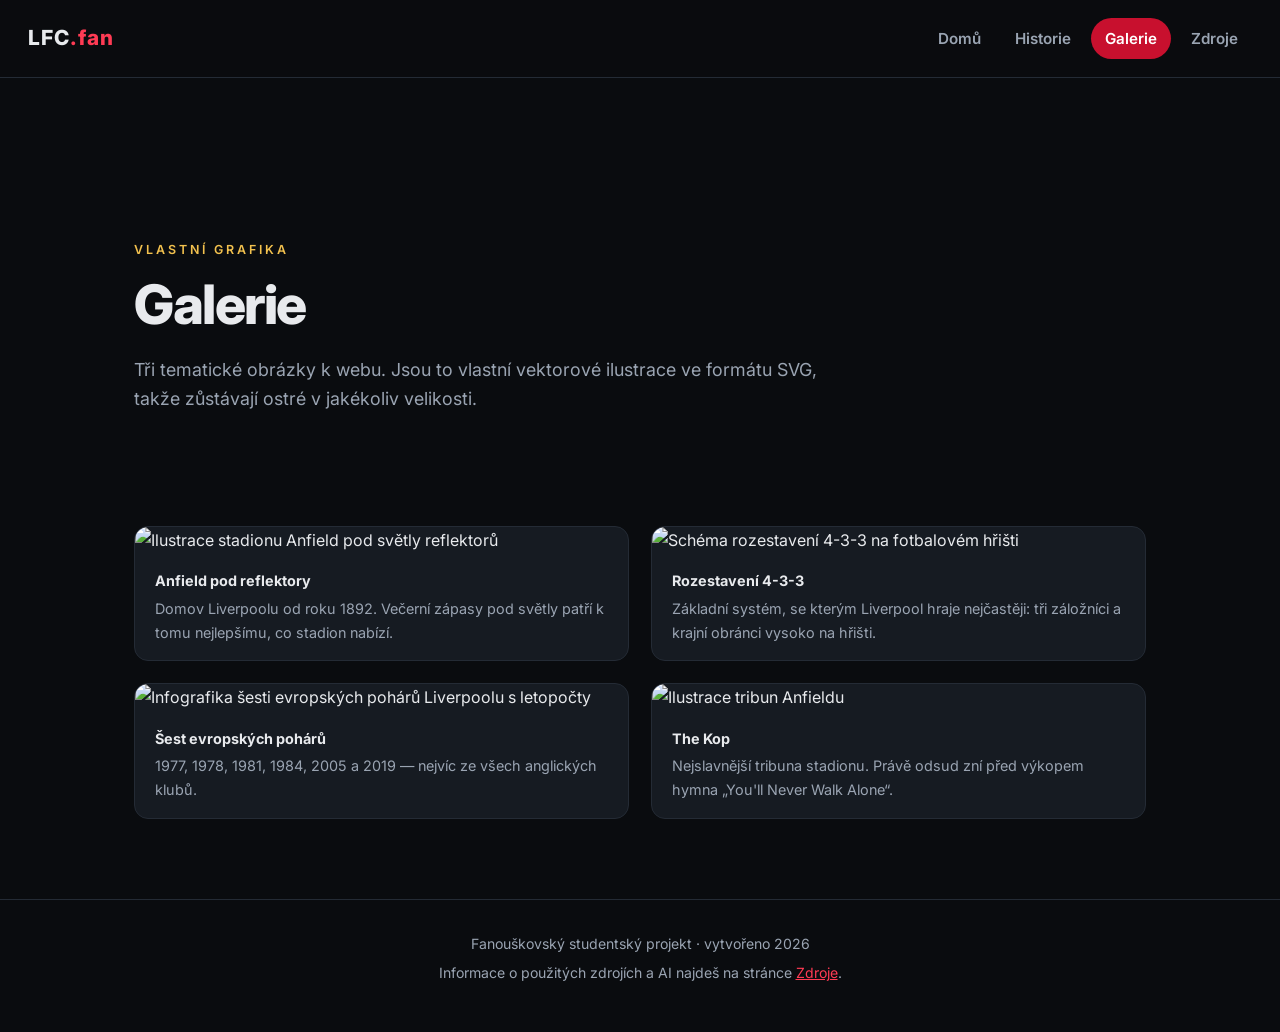
==== galerie.html @ 79483444 "Add galerie.html with gallery content for Liverpool FC This file contains the HTML structure for the" ====
<!DOCTYPE html>
<html lang="cs">
<head>
    <meta charset="UTF-8">
    <meta name="viewport" content="width=device-width, initial-scale=1.0">
    <title>Galerie | Liverpool FC</title>
    <link rel="preconnect" href="https://fonts.googleapis.com">
    <link rel="preconnect" href="https://fonts.gstatic.com" crossorigin>
    <link href="https://fonts.googleapis.com/css2?family=Inter:wght@400;600;800&display=swap" rel="stylesheet">
    <link rel="stylesheet" href="style.css">
</head>
<body>

    <header class="site-header">
        <a class="logo" href="index.html">LFC<span>.fan</span></a>
        <nav>
            <a href="index.html">Domů</a>
            <a href="historie.html">Historie</a>
            <a class="active" href="galerie.html">Galerie</a>
            <a href="zdroje.html">Zdroje</a>
        </nav>
    </header>

    <main>

        <section class="hero">
            <p class="kicker">Vlastní grafika</p>
            <h1>Galerie</h1>
            <p class="lead">
                Tři tematické obrázky k webu. Jsou to vlastní vektorové ilustrace
                ve formátu SVG, takže zůstávají ostré v jakékoliv velikosti.
            </p>
        </section>

        <section>
            <div class="gallery">

                <figure>
                    <img src="img/anfield.svg" alt="Ilustrace stadionu Anfield pod světly reflektorů">
                    <figcaption>
                        <strong>Anfield pod reflektory</strong>
                        Domov Liverpoolu od roku 1892. Večerní zápasy pod světly
                        patří k tomu nejlepšímu, co stadion nabízí.
                    </figcaption>
                </figure>

                <figure>
                    <img src="img/sestava.svg" alt="Schéma rozestavení 4-3-3 na fotbalovém hřišti">
                    <figcaption>
                        <strong>Rozestavení 4-3-3</strong>
                        Základní systém, se kterým Liverpool hraje nejčastěji:
                        tři záložníci a krajní obránci vysoko na hřišti.
                    </figcaption>
                </figure>

                <figure>
                    <img src="img/trofeje.svg" alt="Infografika šesti evropských pohárů Liverpoolu s letopočty">
                    <figcaption>
                        <strong>Šest evropských pohárů</strong>
                        1977, 1978, 1981, 1984, 2005 a 2019 — nejvíc ze všech
                        anglických klubů.
                    </figcaption>
                </figure>

                <figure>
                    <img src="img/anfield.svg" alt="Ilustrace tribun Anfieldu">
                    <figcaption>
                        <strong>The Kop</strong>
                        Nejslavnější tribuna stadionu. Právě odsud zní před
                        výkopem hymna „You'll Never Walk Alone“.
                    </figcaption>
                </figure>

            </div>
        </section>

    </main>

    <footer class="site-footer">
        <p>Fanouškovský studentský projekt &middot; vytvořeno 2026</p>
        <p>Informace o použitých zdrojích a AI najdeš na stránce <a href="zdroje.html">Zdroje</a>.</p>
    </footer>

</body>
</html>
---- style.css ----
/* ====== Liverpool FC fan web — hlavní styl ====== */

:root {
    --bg: #0a0c0f;
    --bg-soft: #12161c;
    --card: #161b22;
    --line: #242b35;
    --text: #e8eaed;
    --muted: #9aa4b2;
    --red: #c8102e;
    --red-light: #ff3b54;
    --gold: #f2c14e;
    --radius: 14px;
}

* {
    margin: 0;
    padding: 0;
    box-sizing: border-box;
}

body {
    font-family: "Inter", "Segoe UI", Arial, sans-serif;
    background: var(--bg);
    color: var(--text);
    line-height: 1.65;
}

/* ====== Hlavička a menu ====== */

.site-header {
    display: flex;
    align-items: center;
    justify-content: space-between;
    flex-wrap: wrap;
    gap: 16px;
    padding: 18px 28px;
    background: rgba(10, 12, 15, 0.9);
    border-bottom: 1px solid var(--line);
    position: sticky;
    top: 0;
    z-index: 10;
}

.logo {
    font-weight: 800;
    font-size: 1.3rem;
    letter-spacing: 1px;
    color: var(--text);
    text-decoration: none;
}

.logo span {
    color: var(--red-light);
}

.site-header nav {
    display: flex;
    gap: 6px;
    flex-wrap: wrap;
}

.site-header nav a {
    color: var(--muted);
    text-decoration: none;
    font-weight: 600;
    font-size: 0.95rem;
    padding: 8px 14px;
    border-radius: 999px;
}

.site-header nav a.active {
    color: #fff;
    background: var(--red);
}

/* ====== Obsah ====== */

main {
    max-width: 1060px;
    margin: 0 auto;
    padding: 0 24px 80px;
}

section {
    margin-top: 72px;
}

h1 {
    font-size: 3.4rem;
    font-weight: 800;
    line-height: 1.1;
    letter-spacing: -1.5px;
}

h2 {
    font-size: 1.9rem;
    font-weight: 800;
    letter-spacing: -0.5px;
    margin-bottom: 22px;
}

h2::after {
    content: "";
    display: block;
    width: 54px;
    height: 4px;
    margin-top: 10px;
    border-radius: 4px;
    background: var(--red);
}

h3 {
    font-size: 1.15rem;
    margin-bottom: 10px;
}

p {
    color: var(--muted);
}

a {
    color: var(--red-light);
}

/* ====== Hero ====== */

.hero {
    padding: 90px 0 10px;
    max-width: 720px;
}

.kicker {
    text-transform: uppercase;
    letter-spacing: 3px;
    font-size: 0.78rem;
    font-weight: 600;
    color: var(--gold);
    margin-bottom: 14px;
}

.lead {
    font-size: 1.12rem;
    margin: 20px 0 30px;
}

.btn {
    display: inline-block;
    background: var(--red);
    color: #fff;
    text-decoration: none;
    font-weight: 600;
    padding: 13px 26px;
    border-radius: 999px;
}

.btn-ghost {
    background: transparent;
    border: 1px solid var(--line);
    color: var(--text);
    margin-top: 18px;
}

/* ====== Statistiky ====== */

.stats {
    display: grid;
    grid-template-columns: repeat(4, 1fr);
    gap: 16px;
    margin-top: 56px;
}

.stat {
    background: var(--bg-soft);
    border: 1px solid var(--line);
    border-radius: var(--radius);
    padding: 24px 18px;
    text-align: center;
}

.stat .num {
    display: block;
    font-size: 2.4rem;
    font-weight: 800;
    color: var(--red-light);
    line-height: 1;
}

.stat .label {
    display: block;
    margin-top: 8px;
    font-size: 0.85rem;
    color: var(--muted);
}

/* ====== Karty ====== */

.cards {
    display: grid;
    grid-template-columns: repeat(3, 1fr);
    gap: 20px;
}

.card {
    background: var(--card);
    border: 1px solid var(--line);
    border-top: 3px solid var(--red);
    border-radius: var(--radius);
    padding: 26px 24px;
}

/* ====== Dvousloupcová sekce ====== */

.split {
    display: grid;
    grid-template-columns: 1fr 1fr;
    gap: 40px;
    align-items: center;
}

.split img {
    width: 100%;
    border-radius: var(--radius);
    border: 1px solid var(--line);
}

.split p + p {
    margin-top: 14px;
}

/* ====== Časová osa (historie) ====== */

.timeline {
    border-left: 2px solid var(--line);
    padding-left: 26px;
    margin-left: 8px;
}

.timeline .item {
    position: relative;
    padding-bottom: 32px;
}

.timeline .item::before {
    content: "";
    position: absolute;
    left: -34px;
    top: 7px;
    width: 12px;
    height: 12px;
    border-radius: 50%;
    background: var(--red);
    border: 3px solid var(--bg);
}

.timeline .year {
    font-weight: 800;
    color: var(--gold);
    letter-spacing: 1px;
}

/* ====== Tabulka trofejí ====== */

table {
    width: 100%;
    border-collapse: collapse;
    background: var(--bg-soft);
    border: 1px solid var(--line);
    border-radius: var(--radius);
    overflow: hidden;
}

th, td {
    text-align: left;
    padding: 13px 18px;
    border-bottom: 1px solid var(--line);
    font-size: 0.95rem;
}

th {
    background: #1b212a;
    font-size: 0.8rem;
    text-transform: uppercase;
    letter-spacing: 1.5px;
    color: var(--muted);
}

td:last-child {
    color: var(--gold);
    font-weight: 700;
}

tr:last-child td {
    border-bottom: none;
}

/* ====== Galerie ====== */

.gallery {
    display: grid;
    grid-template-columns: repeat(2, 1fr);
    gap: 22px;
}

figure {
    background: var(--card);
    border: 1px solid var(--line);
    border-radius: var(--radius);
    overflow: hidden;
}

figure img {
    width: 100%;
    display: block;
}

figcaption {
    padding: 16px 20px;
    font-size: 0.9rem;
    color: var(--muted);
}

figcaption strong {
    display: block;
    color: var(--text);
    margin-bottom: 4px;
}

/* ====== Zdroje ====== */

.source-list {
    list-style: none;
}

.source-list li {
    background: var(--bg-soft);
    border: 1px solid var(--line);
    border-radius: var(--radius);
    padding: 16px 20px;
    margin-bottom: 12px;
}

.source-list span {
    display: block;
    font-size: 0.85rem;
    color: var(--muted);
}

.prompt {
    background: #0d1117;
    border: 1px solid var(--line);
    border-left: 3px solid var(--gold);
    border-radius: 8px;
    padding: 14px 18px;
    margin-bottom: 12px;
    font-size: 0.92rem;
    color: var(--text);
    font-style: italic;
}

/* ====== Patička ====== */

.site-footer {
    border-top: 1px solid var(--line);
    padding: 32px 24px 48px;
    text-align: center;
    color: var(--muted);
    font-size: 0.88rem;
}

.site-footer p + p {
    margin-top: 6px;
}
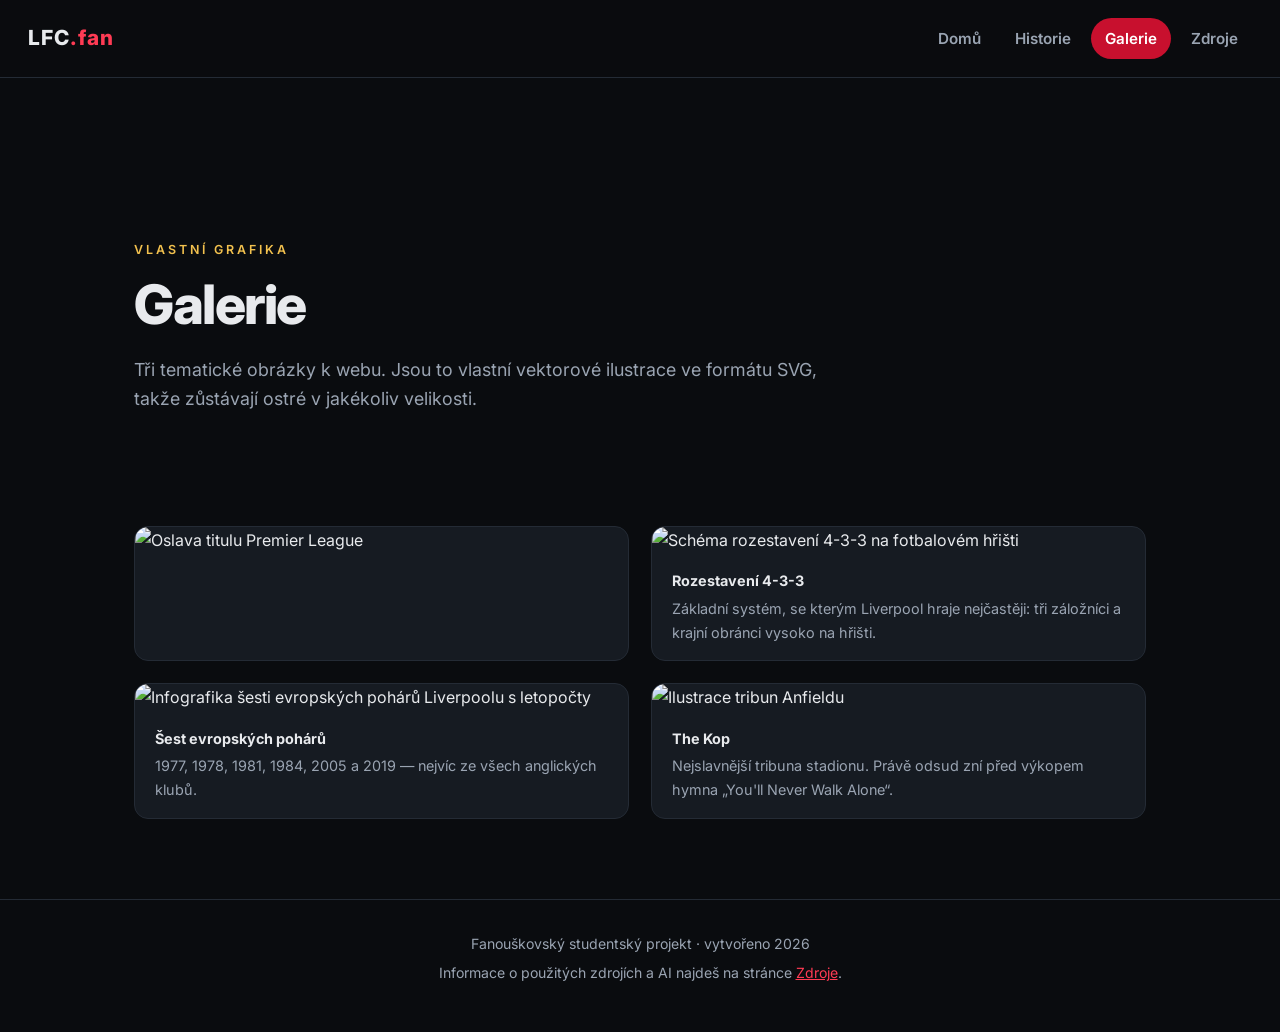
==== commit 60b796bb: "Update galerie.html" ====
--- a/galerie.html
+++ b/galerie.html
@@ -36,11 +36,10 @@
             <div class="gallery">
 
                 <figure>
-                    <img src="img/anfield.svg" alt="Ilustrace stadionu Anfield pod světly reflektorů">
+                    <img src="https://images8.alphacoders.com/139/thumb-1920-1396089.jpg" alt="Oslava titulu Premier League">
                     <figcaption>
-                        <strong>Anfield pod reflektory</strong>
-                        Domov Liverpoolu od roku 1892. Večerní zápasy pod světly
-                        patří k tomu nejlepšímu, co stadion nabízí.
+                        <strong></strong>
+                      
                     </figcaption>
                 </figure>
 
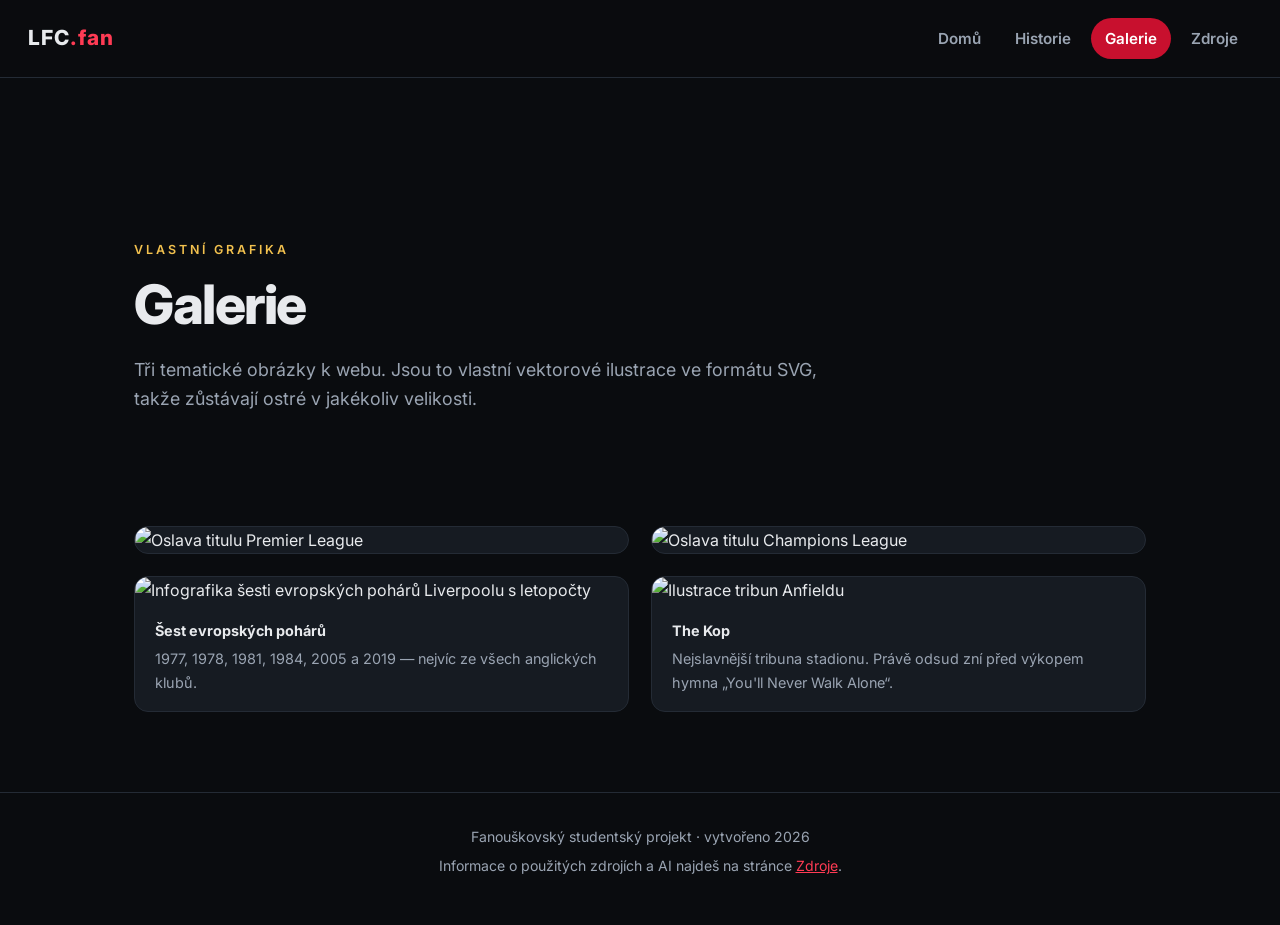
==== commit 3a470872: "Update galerie.html" ====
--- a/galerie.html
+++ b/galerie.html
@@ -37,19 +37,15 @@
 
                 <figure>
                     <img src="https://images8.alphacoders.com/139/thumb-1920-1396089.jpg" alt="Oslava titulu Premier League">
-                    <figcaption>
-                        <strong></strong>
+                
                       
-                    </figcaption>
+                      
+                  
                 </figure>
 
                 <figure>
-                    <img src="img/sestava.svg" alt="Schéma rozestavení 4-3-3 na fotbalovém hřišti">
-                    <figcaption>
-                        <strong>Rozestavení 4-3-3</strong>
-                        Základní systém, se kterým Liverpool hraje nejčastěji:
-                        tři záložníci a krajní obránci vysoko na hřišti.
-                    </figcaption>
+                    <img src="https://wallpaperaccess.com/full/1863863.jpg" alt="Oslava titulu Champions League">
+                
                 </figure>
 
                 <figure>
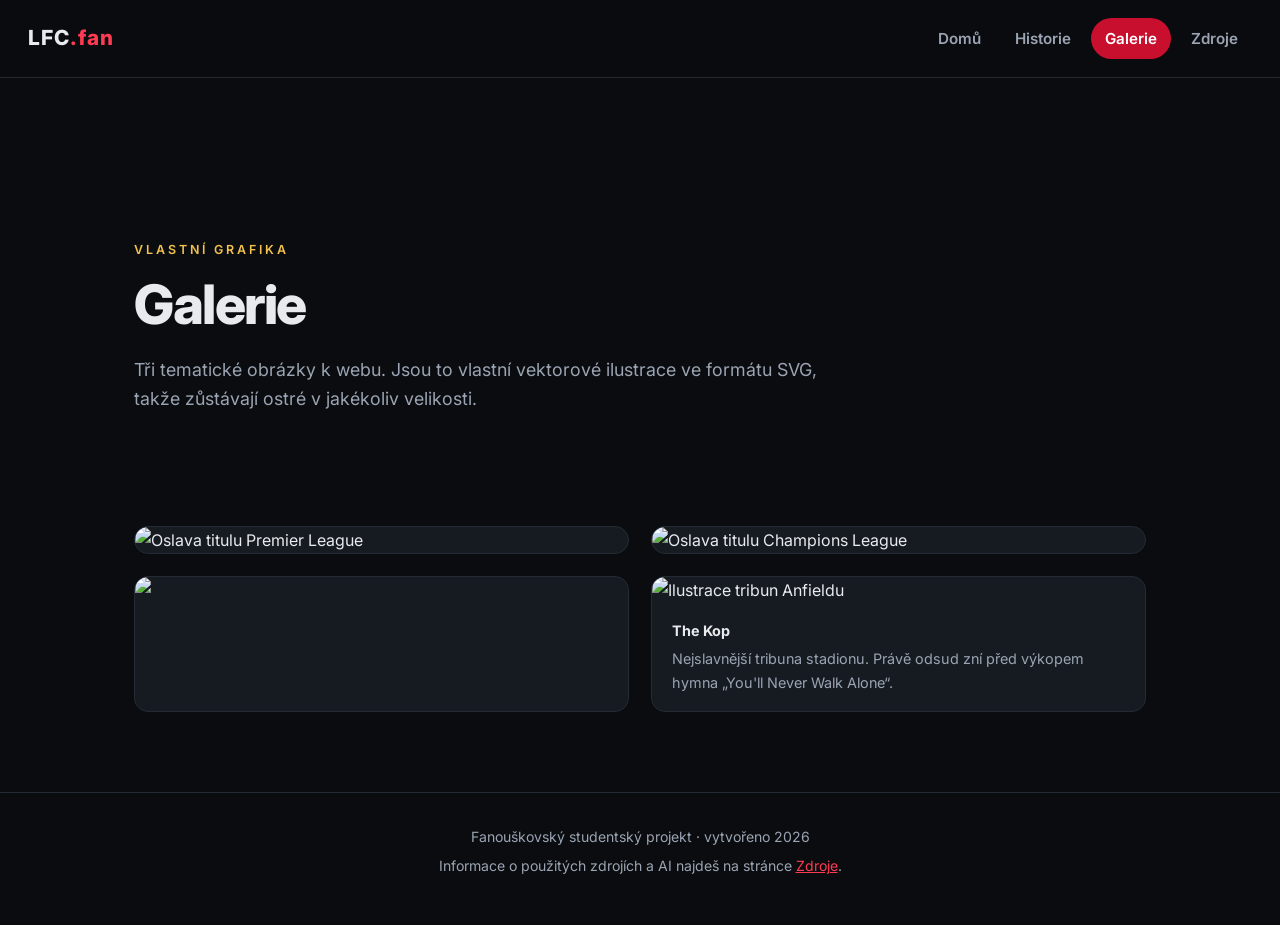
==== commit ebefc325: "Update galerie.html" ====
--- a/galerie.html
+++ b/galerie.html
@@ -49,12 +49,8 @@
                 </figure>
 
                 <figure>
-                    <img src="img/trofeje.svg" alt="Infografika šesti evropských pohárů Liverpoolu s letopočty">
-                    <figcaption>
-                        <strong>Šest evropských pohárů</strong>
-                        1977, 1978, 1981, 1984, 2005 a 2019 — nejvíc ze všech
-                        anglických klubů.
-                    </figcaption>
+                    <img src="https://tse2.mm.bing.net/th/id/OIP.vIeqQS0NQJiYSAKebpjM-QAAAA?r=0&rs=1&pid=ImgDetMain&o=7&rm=3"The Kop">
+                
                 </figure>
 
                 <figure>
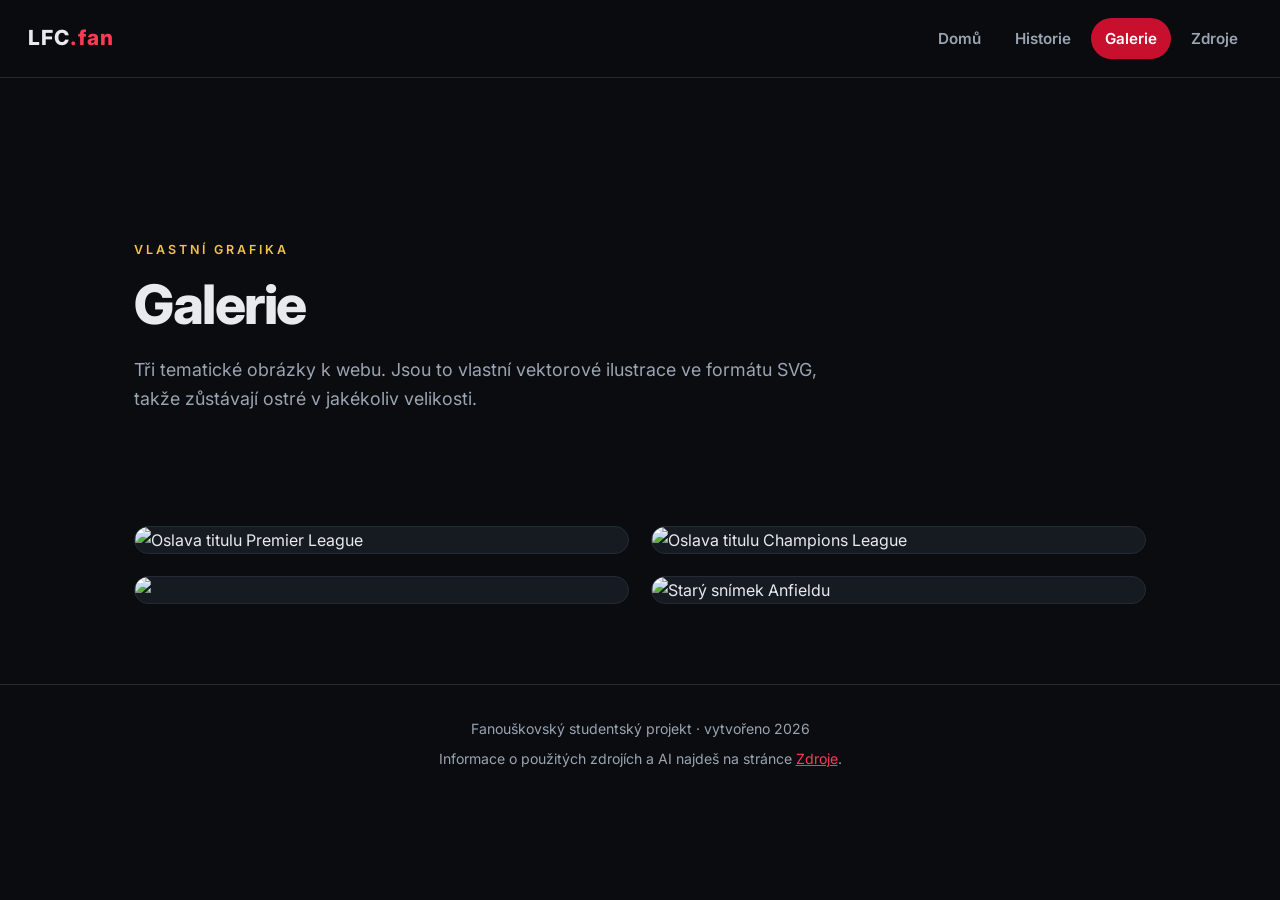
==== commit 7640d420: "Update galerie.html" ====
--- a/galerie.html
+++ b/galerie.html
@@ -54,12 +54,8 @@
                 </figure>
 
                 <figure>
-                    <img src="img/anfield.svg" alt="Ilustrace tribun Anfieldu">
-                    <figcaption>
-                        <strong>The Kop</strong>
-                        Nejslavnější tribuna stadionu. Právě odsud zní před
-                        výkopem hymna „You'll Never Walk Alone“.
-                    </figcaption>
+                    <img src="https://www.liverpoolworld.uk/jpim-static/image/2022/12/01/16/newFile.jpg?width=1200&auto=webp&quality=75&crop=3:2,smart" alt="Starý snímek Anfieldu">
+                  
                 </figure>
 
             </div>
